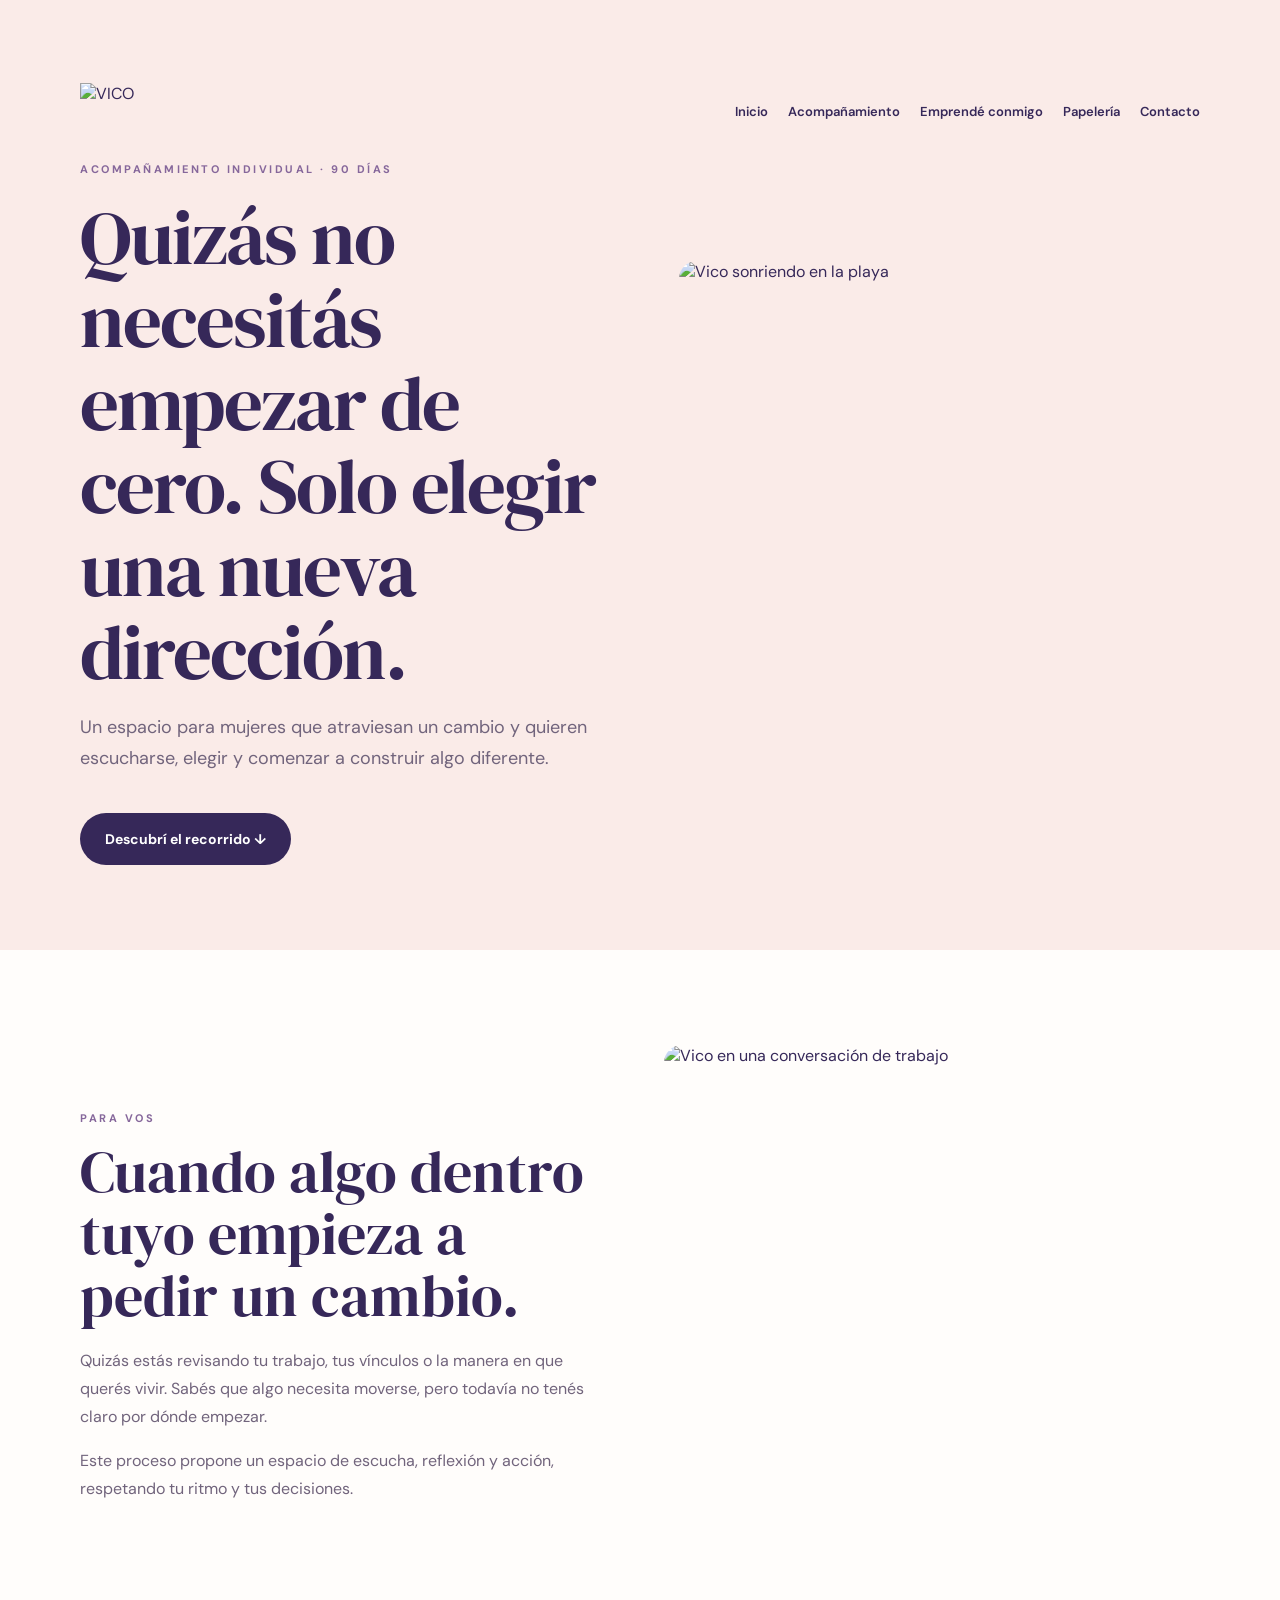
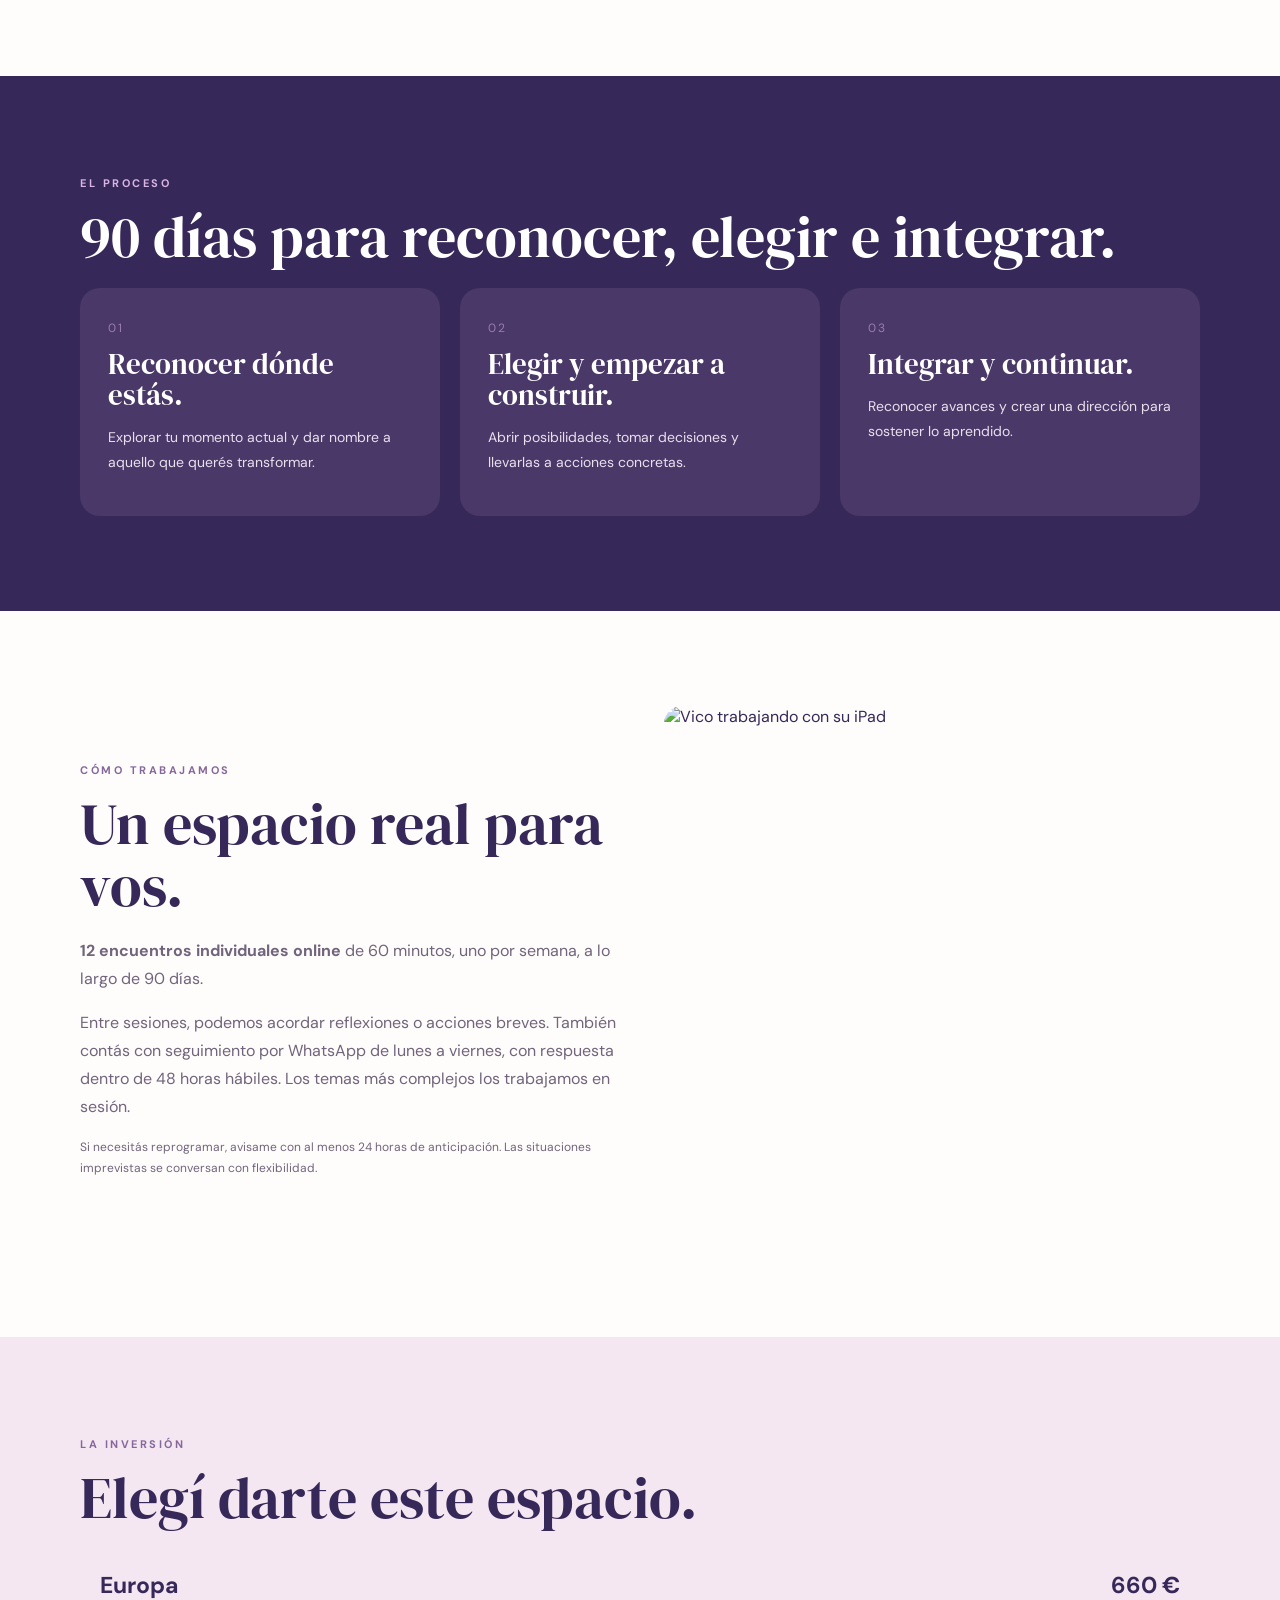
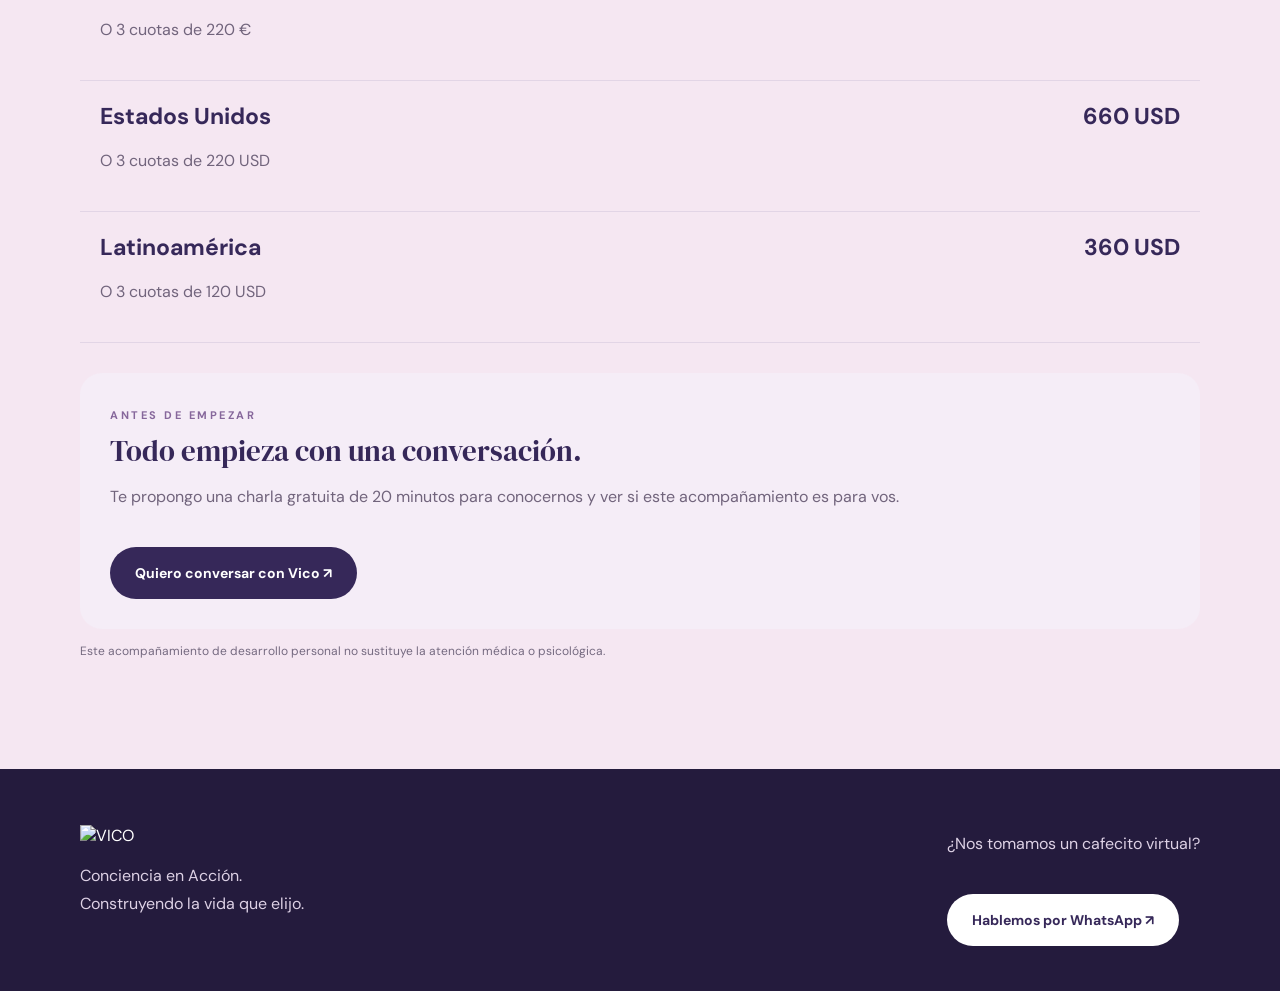
==== acompanamiento.html @ 18afd37e "Add files via upload" ====
<!doctype html><html lang="es"><head><meta charset="utf-8"><meta name="viewport" content="width=device-width, initial-scale=1"><meta name="theme-color" content="#FAEBE8"><meta name="description" content="Soy Vico. Conciencia en Acción: proyectos de bienestar, acompañamiento, emprendimiento y papelería con sentido."><title>Acompañamiento 90 días · VICO</title><link rel="stylesheet" href="styles.css"></head><body><div class="hero-small"><header class="shell nav"><a class="brand" href="index.html"><img src="assets/logo.png" alt="VICO"></a><button class="menu" type="button" aria-label="Abrir menú" aria-expanded="false" onclick="let l=document.querySelector('.links');l.classList.toggle('open');this.setAttribute('aria-expanded',l.classList.contains('open'))">Menú ☰</button><nav class="links" aria-label="Navegación principal"><a href="index.html">Inicio</a><a href="acompanamiento.html">Acompañamiento</a><a href="emprende.html">Emprendé conmigo</a><a href="papeleria.html">Papelería</a><a href="index.html#contacto">Contacto</a></nav></header><div class="shell grid2"><div><span class="eyebrow">Acompañamiento individual · 90 días</span><h1>Quizás no necesitás empezar de cero. Solo elegir una nueva dirección.</h1><p class="lead">Un espacio para mujeres que atraviesan un cambio y quieren escucharse, elegir y comenzar a construir algo diferente.</p><a class="btn" href="#recorrido">Descubrí el recorrido ↓</a></div><img class="photo" src="assets/playa.jpg" alt="Vico sonriendo en la playa"></div></div><section class="pad"><div class="shell grid2"><div><span class="eyebrow">Para vos</span><h2>Cuando algo dentro tuyo empieza a pedir un cambio.</h2><p>Quizás estás revisando tu trabajo, tus vínculos o la manera en que querés vivir. Sabés que algo necesita moverse, pero todavía no tenés claro por dónde empezar.</p><p>Este proceso propone un espacio de escucha, reflexión y acción, respetando tu ritmo y tus decisiones.</p></div><img class="photo split-photo" src="assets/sesion.jpg" alt="Vico en una conversación de trabajo"></div></section><section class="pad dark" id="recorrido"><div class="shell"><span class="eyebrow">El proceso</span><h2>90 días para reconocer, elegir e integrar.</h2><div class="cards"><div class="card"><span class="num">01</span><h3>Reconocer dónde estás.</h3><p>Explorar tu momento actual y dar nombre a aquello que querés transformar.</p></div><div class="card"><span class="num">02</span><h3>Elegir y empezar a construir.</h3><p>Abrir posibilidades, tomar decisiones y llevarlas a acciones concretas.</p></div><div class="card"><span class="num">03</span><h3>Integrar y continuar.</h3><p>Reconocer avances y crear una dirección para sostener lo aprendido.</p></div></div></div></section><section class="pad"><div class="shell grid2"><div><span class="eyebrow">Cómo trabajamos</span><h2>Un espacio real para vos.</h2><p><strong>12 encuentros individuales online</strong> de 60 minutos, uno por semana, a lo largo de 90 días.</p><p>Entre sesiones, podemos acordar reflexiones o acciones breves. También contás con seguimiento por WhatsApp de lunes a viernes, con respuesta dentro de 48 horas hábiles. Los temas más complejos los trabajamos en sesión.</p><p class="mini">Si necesitás reprogramar, avisame con al menos 24 horas de anticipación. Las situaciones imprevistas se conversan con flexibilidad.</p></div><img class="photo split-photo" src="assets/escritorio.jpg" alt="Vico trabajando con su iPad"></div></section><section class="pad band"><div class="shell"><span class="eyebrow">La inversión</span><h2>Elegí darte este espacio.</h2><div class="price"><div><strong>Europa</strong><p>O 3 cuotas de 220 €</p></div><strong>660 €</strong></div><div class="price"><div><strong>Estados Unidos</strong><p>O 3 cuotas de 220 USD</p></div><strong>660 USD</strong></div><div class="price"><div><strong>Latinoamérica</strong><p>O 3 cuotas de 120 USD</p></div><strong>360 USD</strong></div><div class="callout" style="margin-top:30px"><span class="eyebrow">Antes de empezar</span><h3>Todo empieza con una conversación.</h3><p>Te propongo una charla gratuita de 20 minutos para conocernos y ver si este acompañamiento es para vos.</p><a class="btn" href="https://wa.me/34682729639?text=Hola%20Vico%2C%20me%20gustar%C3%ADa%20tener%20la%20charla%20gratuita%20sobre%20el%20acompa%C3%B1amiento%20de%2090%20d%C3%ADas." target="_blank" rel="noopener">Quiero conversar con Vico ↗</a></div><p class="notice">Este acompañamiento de desarrollo personal no sustituye la atención médica o psicológica.</p></div></section><footer class="footer" id="contacto"><div class="shell footer-grid"><div><img src="assets/logo_light.png" alt="VICO"><p>Conciencia en Acción.<br>Construyendo la vida que elijo.</p></div><div><p>¿Nos tomamos un cafecito virtual?</p><a class="btn alt" href="https://wa.me/34682729639?text=Hola%20Vico%2C%20llegu%C3%A9%20desde%20tu%20web%20y%20me%20gustar%C3%ADa%20conversar." target="_blank" rel="noopener">Hablemos por WhatsApp ↗</a></div></div></footer></body></html>
---- styles.css ----
@import url('https://fonts.googleapis.com/css2?family=DM+Sans:wght@400;500;600;700&family=DM+Serif+Display:ital@0;1&display=swap');:root{--ink:#362859;--blush:#FAEBE8;--lilac:#8968AA;--muted:#71647c;--paper:#fffdfb}*{box-sizing:border-box}html{scroll-behavior:smooth}body{margin:0;color:var(--ink);background:var(--paper);font-family:'DM Sans',sans-serif}a{text-decoration:none;color:inherit}img{display:block;max-width:100%}.shell{width:min(1120px,calc(100% - 40px));margin:auto}.nav{display:flex;align-items:center;justify-content:space-between;gap:16px;padding:18px 0}.brand img{width:118px;height:56px;object-fit:contain;object-position:left}.links{display:flex;gap:20px;align-items:center;font-size:13px;font-weight:600}.links a:hover{color:var(--lilac)}.menu{display:none;border:1px solid #c9b7d5;background:transparent;border-radius:12px;padding:9px 12px;color:var(--ink)}.hero{background:var(--blush);padding-bottom:60px}.hero-grid{display:grid;grid-template-columns:1.05fr .95fr;gap:7%;align-items:center;padding-top:48px}.eyebrow{font-size:11px;letter-spacing:2.5px;text-transform:uppercase;font-weight:700;color:#86679b}h1,h2,h3,.quote{font-family:'DM Serif Display',Georgia,serif;font-weight:400;line-height:1.08}h1{font-size:clamp(48px,6vw,86px);letter-spacing:-2px;margin:18px 0}h2{font-size:clamp(35px,4.5vw,60px);margin:14px 0 20px}h3{font-size:29px;margin:12px 0}p{line-height:1.75;color:var(--muted);font-size:16px}.lead{font-size:18px;max-width:580px}.hero-photo{border-radius:190px 190px 18px 18px;aspect-ratio:4/5;object-fit:cover;object-position:center}.photo{width:100%;object-fit:cover;border-radius:18px}.btn{display:inline-flex;align-items:center;justify-content:center;gap:12px;border-radius:100px;background:var(--ink);color:white;font-weight:700;padding:17px 25px;font-size:14px;margin-top:20px;transition:transform .2s}.btn:hover{transform:translateY(-2px)}.btn.alt{background:white;color:var(--ink)}.btn.outline{background:transparent;color:var(--ink);border:1px solid var(--ink)}section.pad{padding:95px 0}.grid2{display:grid;grid-template-columns:1fr 1fr;gap:48px;align-items:center}.cards{display:grid;grid-template-columns:repeat(3,1fr);gap:20px}.card{padding:28px;border-radius:20px;background:#f7f0f8}.card p{font-size:14px}.card .num{font-size:12px;letter-spacing:2px;color:#9b7bae}.dark{background:var(--ink);color:white}.dark p{color:#e2d9e8}.dark .eyebrow{color:#d8b5e4}.dark .card{background:#4a3968}.dark .card p{color:#e9dfed}.split-photo{aspect-ratio:4/4;object-fit:cover}.quote{font-size:clamp(30px,4vw,56px)}.footer{background:#241b3d;color:white;padding:45px 0}.footer p{color:#ddd1e5}.footer a{color:white}.footer-grid{display:flex;justify-content:space-between;gap:20px;align-items:center}.footer img{width:115px}.tag{display:inline-block;border:1px solid #d7c8df;border-radius:99px;padding:8px 13px;font-size:12px;margin:5px 5px 0 0}.mini{font-size:12px}.products{display:grid;grid-template-columns:repeat(3,1fr);gap:16px}.product{background:#f6edf5;padding:12px;border-radius:18px}.product img{width:100%;height:230px;object-fit:cover;border-radius:12px}.product h3{font-size:24px;margin:16px 6px}.product p{margin:0 6px 10px;font-size:13px}.steps{display:grid;grid-template-columns:repeat(3,1fr);gap:18px}.step{border-top:1px solid #c8b6d3;padding:20px 0}.price{padding:20px;border-bottom:1px solid #e2d5e6;display:flex;justify-content:space-between;gap:12px}.price strong{font-size:23px}.notice{font-size:12px;color:#756a80}.band{background:#f5e7f2}.hero-small{padding:65px 0 85px;background:var(--blush)}.hero-small .grid2{gap:7%}.hero-small .photo{max-height:500px;aspect-ratio:4/4}.callout{border-radius:22px;padding:30px;background:#f5edf7}.faq details{border-bottom:1px solid #dfd4e4;padding:18px 0}.faq summary{cursor:pointer;font-weight:700}.faq p{margin-bottom:0}@media(max-width:760px){.shell{width:min(100% - 32px,580px)}.menu{display:block}.links{display:none;position:absolute;top:76px;left:16px;right:16px;background:white;z-index:10;padding:20px;border-radius:16px;box-shadow:0 15px 40px #36285922;flex-direction:column;align-items:start}.links.open{display:flex}.hero-grid,.grid2{grid-template-columns:1fr;gap:25px}.hero-grid{padding-top:24px}.hero-photo{max-height:440px;object-position:center 35%;border-radius:140px 140px 16px 16px}.hero-grid .visual{order:-1}.hero{padding-bottom:45px}h1{font-size:clamp(45px,12vw,64px);letter-spacing:-1px}section.pad{padding:62px 0}.cards,.products,.steps{grid-template-columns:1fr}.products{grid-template-columns:repeat(2,1fr)}.product img{height:185px}.product h3{font-size:21px}.footer-grid{display:block}.hero-small{padding:35px 0 55px}.hero-small .photo{max-height:360px}.price strong{font-size:19px}}
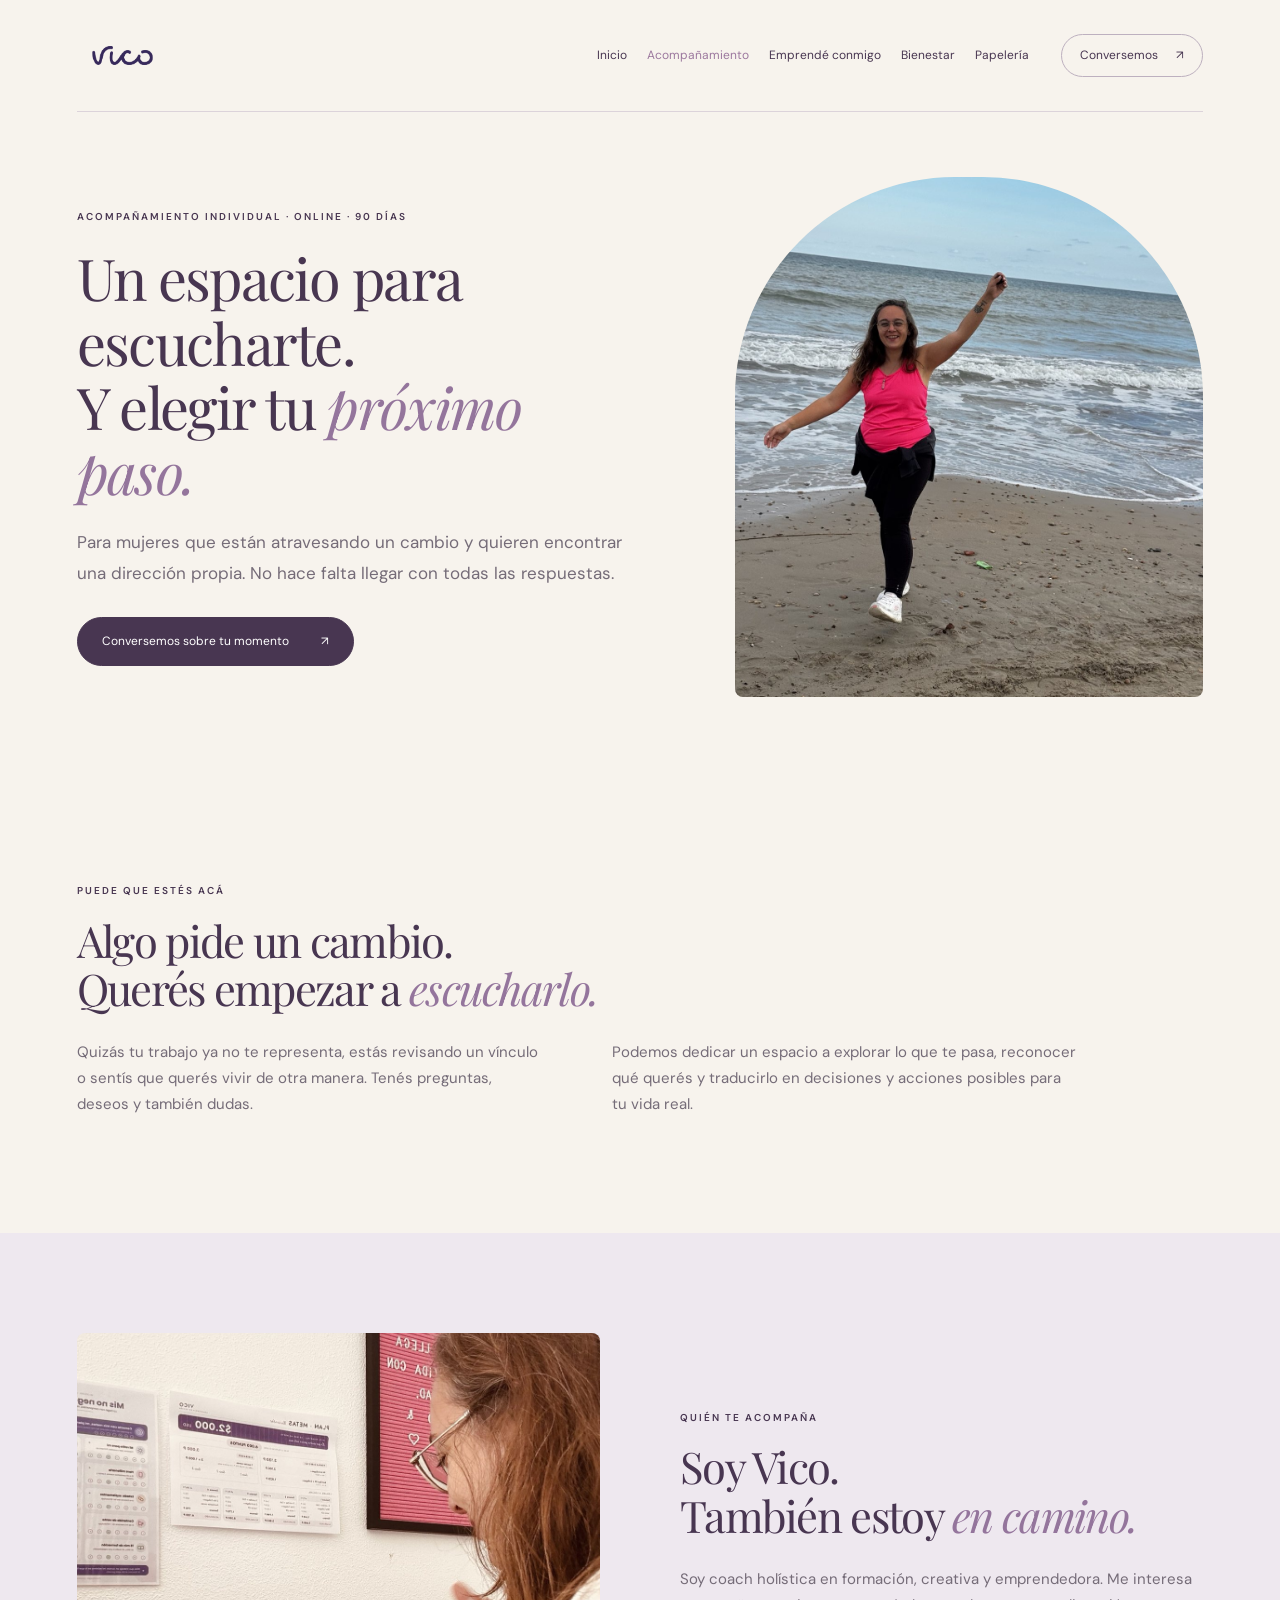
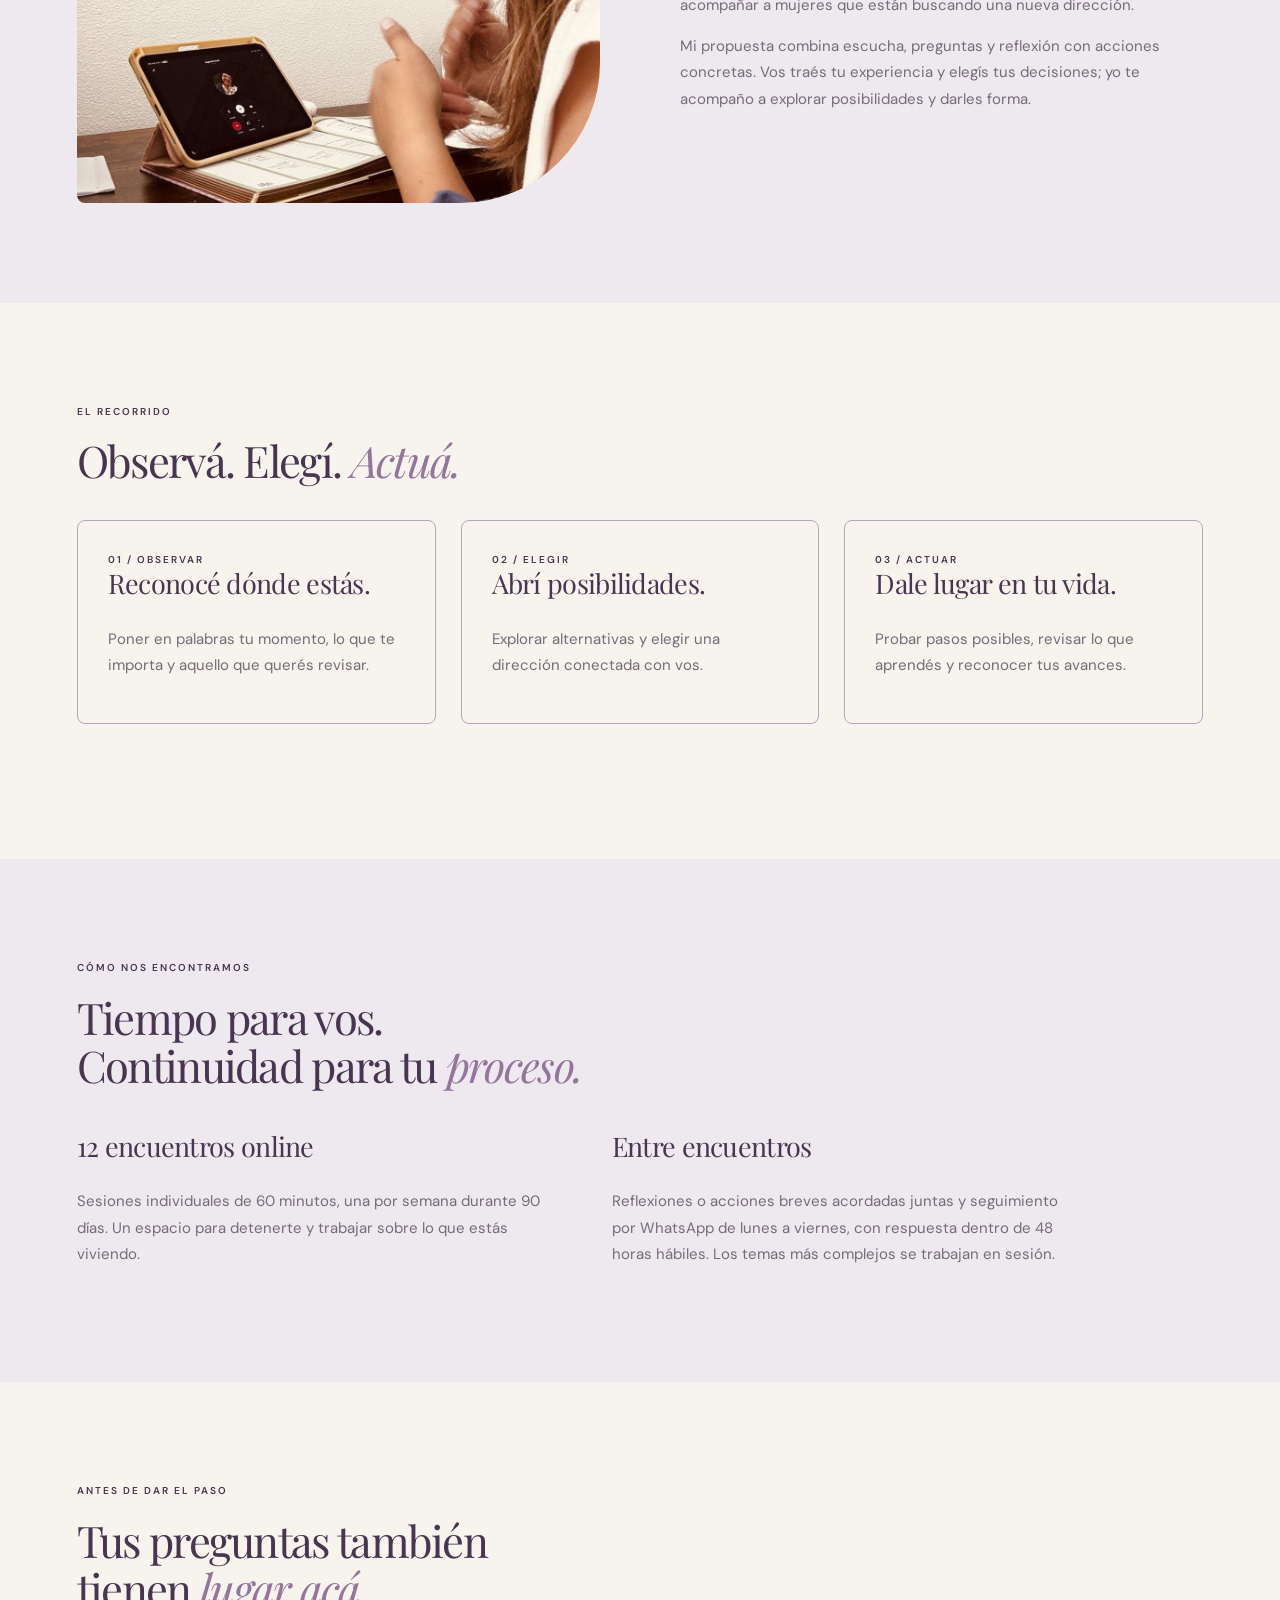
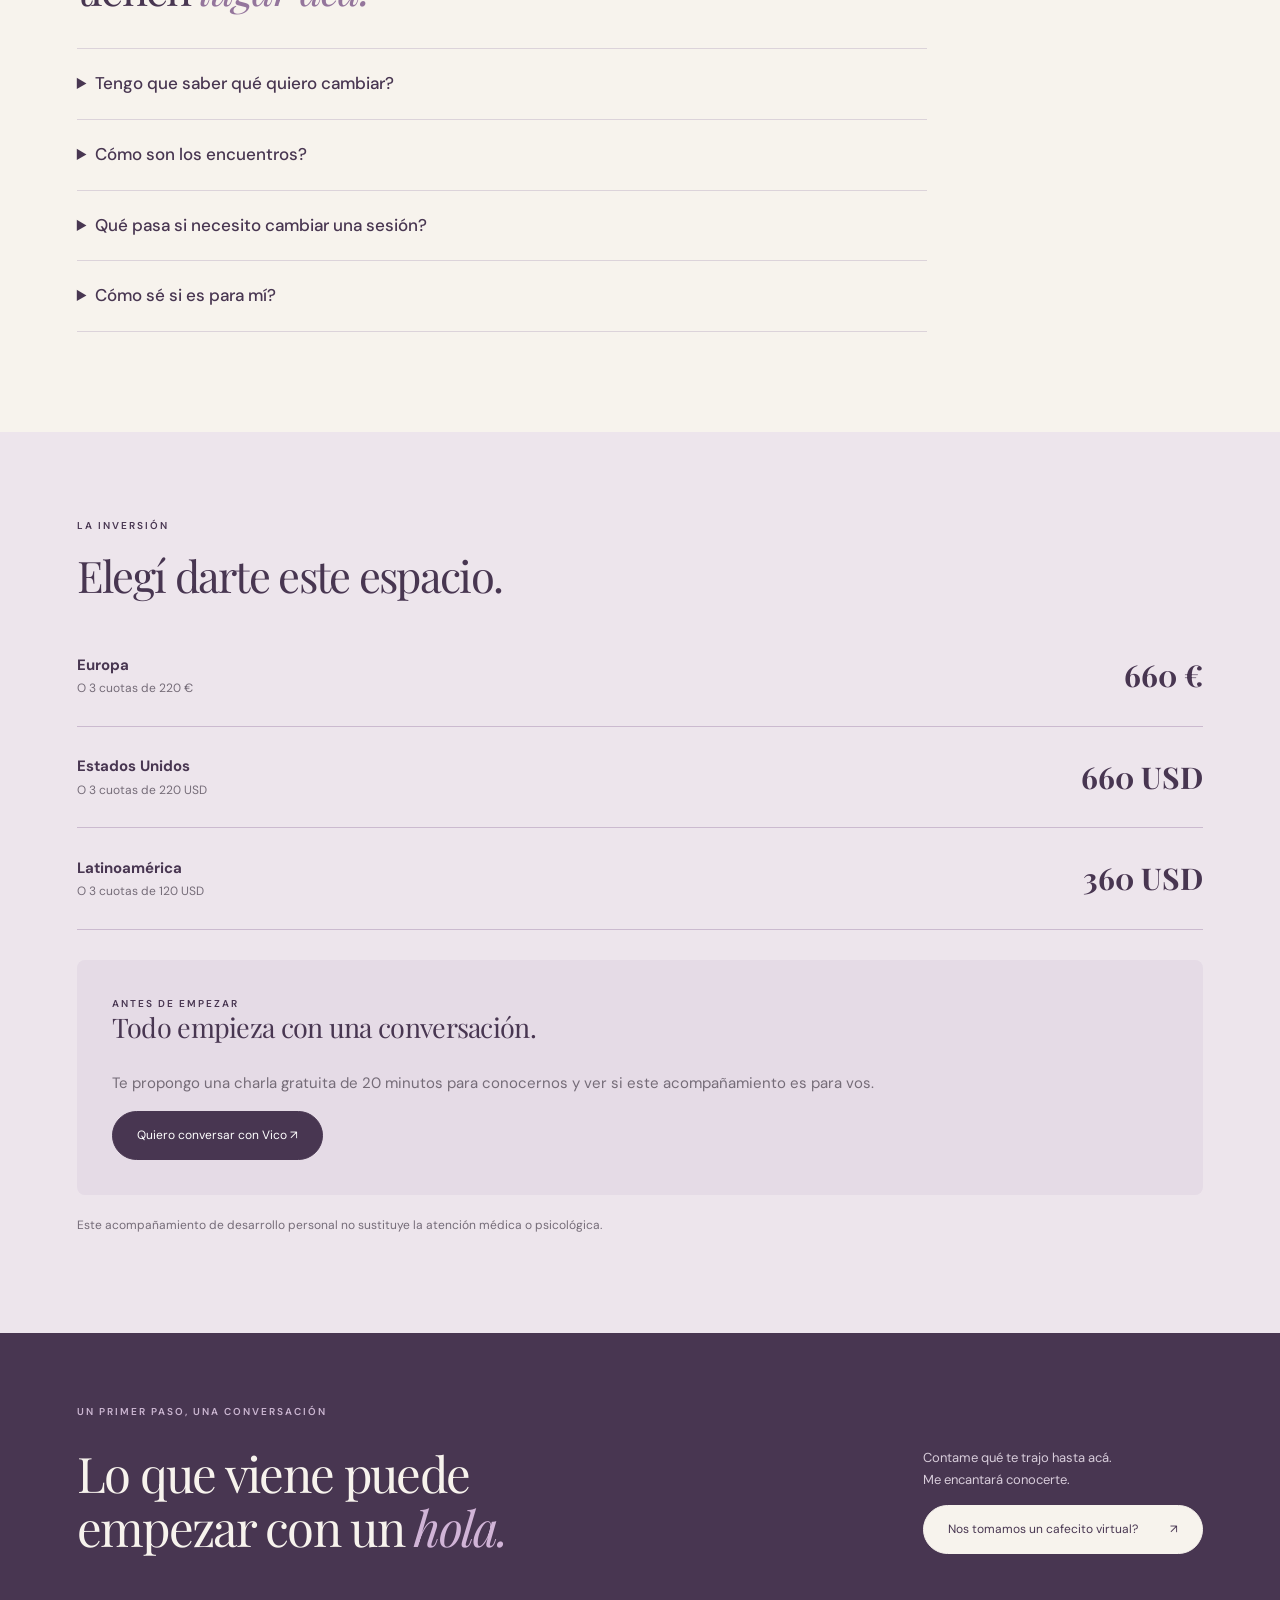
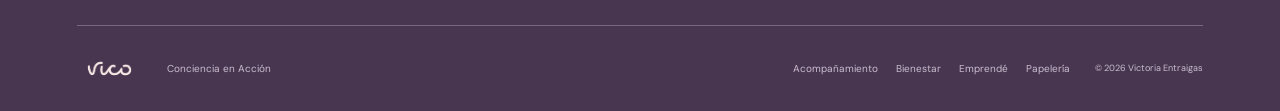
==== commit ba1321c0: "Add files via upload" ====
--- a/acompanamiento.html
+++ b/acompanamiento.html
@@ -1 +1 @@
-<!doctype html><html lang="es"><head><meta charset="utf-8"><meta name="viewport" content="width=device-width, initial-scale=1"><meta name="theme-color" content="#FAEBE8"><meta name="description" content="Soy Vico. Conciencia en Acción: proyectos de bienestar, acompañamiento, emprendimiento y papelería con sentido."><title>Acompañamiento 90 días · VICO</title><link rel="stylesheet" href="styles.css"></head><body><div class="hero-small"><header class="shell nav"><a class="brand" href="index.html"><img src="assets/logo.png" alt="VICO"></a><button class="menu" type="button" aria-label="Abrir menú" aria-expanded="false" onclick="let l=document.querySelector('.links');l.classList.toggle('open');this.setAttribute('aria-expanded',l.classList.contains('open'))">Menú ☰</button><nav class="links" aria-label="Navegación principal"><a href="index.html">Inicio</a><a href="acompanamiento.html">Acompañamiento</a><a href="emprende.html">Emprendé conmigo</a><a href="papeleria.html">Papelería</a><a href="index.html#contacto">Contacto</a></nav></header><div class="shell grid2"><div><span class="eyebrow">Acompañamiento individual · 90 días</span><h1>Quizás no necesitás empezar de cero. Solo elegir una nueva dirección.</h1><p class="lead">Un espacio para mujeres que atraviesan un cambio y quieren escucharse, elegir y comenzar a construir algo diferente.</p><a class="btn" href="#recorrido">Descubrí el recorrido ↓</a></div><img class="photo" src="assets/playa.jpg" alt="Vico sonriendo en la playa"></div></div><section class="pad"><div class="shell grid2"><div><span class="eyebrow">Para vos</span><h2>Cuando algo dentro tuyo empieza a pedir un cambio.</h2><p>Quizás estás revisando tu trabajo, tus vínculos o la manera en que querés vivir. Sabés que algo necesita moverse, pero todavía no tenés claro por dónde empezar.</p><p>Este proceso propone un espacio de escucha, reflexión y acción, respetando tu ritmo y tus decisiones.</p></div><img class="photo split-photo" src="assets/sesion.jpg" alt="Vico en una conversación de trabajo"></div></section><section class="pad dark" id="recorrido"><div class="shell"><span class="eyebrow">El proceso</span><h2>90 días para reconocer, elegir e integrar.</h2><div class="cards"><div class="card"><span class="num">01</span><h3>Reconocer dónde estás.</h3><p>Explorar tu momento actual y dar nombre a aquello que querés transformar.</p></div><div class="card"><span class="num">02</span><h3>Elegir y empezar a construir.</h3><p>Abrir posibilidades, tomar decisiones y llevarlas a acciones concretas.</p></div><div class="card"><span class="num">03</span><h3>Integrar y continuar.</h3><p>Reconocer avances y crear una dirección para sostener lo aprendido.</p></div></div></div></section><section class="pad"><div class="shell grid2"><div><span class="eyebrow">Cómo trabajamos</span><h2>Un espacio real para vos.</h2><p><strong>12 encuentros individuales online</strong> de 60 minutos, uno por semana, a lo largo de 90 días.</p><p>Entre sesiones, podemos acordar reflexiones o acciones breves. También contás con seguimiento por WhatsApp de lunes a viernes, con respuesta dentro de 48 horas hábiles. Los temas más complejos los trabajamos en sesión.</p><p class="mini">Si necesitás reprogramar, avisame con al menos 24 horas de anticipación. Las situaciones imprevistas se conversan con flexibilidad.</p></div><img class="photo split-photo" src="assets/escritorio.jpg" alt="Vico trabajando con su iPad"></div></section><section class="pad band"><div class="shell"><span class="eyebrow">La inversión</span><h2>Elegí darte este espacio.</h2><div class="price"><div><strong>Europa</strong><p>O 3 cuotas de 220 €</p></div><strong>660 €</strong></div><div class="price"><div><strong>Estados Unidos</strong><p>O 3 cuotas de 220 USD</p></div><strong>660 USD</strong></div><div class="price"><div><strong>Latinoamérica</strong><p>O 3 cuotas de 120 USD</p></div><strong>360 USD</strong></div><div class="callout" style="margin-top:30px"><span class="eyebrow">Antes de empezar</span><h3>Todo empieza con una conversación.</h3><p>Te propongo una charla gratuita de 20 minutos para conocernos y ver si este acompañamiento es para vos.</p><a class="btn" href="https://wa.me/34682729639?text=Hola%20Vico%2C%20me%20gustar%C3%ADa%20tener%20la%20charla%20gratuita%20sobre%20el%20acompa%C3%B1amiento%20de%2090%20d%C3%ADas." target="_blank" rel="noopener">Quiero conversar con Vico ↗</a></div><p class="notice">Este acompañamiento de desarrollo personal no sustituye la atención médica o psicológica.</p></div></section><footer class="footer" id="contacto"><div class="shell footer-grid"><div><img src="assets/logo_light.png" alt="VICO"><p>Conciencia en Acción.<br>Construyendo la vida que elijo.</p></div><div><p>¿Nos tomamos un cafecito virtual?</p><a class="btn alt" href="https://wa.me/34682729639?text=Hola%20Vico%2C%20llegu%C3%A9%20desde%20tu%20web%20y%20me%20gustar%C3%ADa%20conversar." target="_blank" rel="noopener">Hablemos por WhatsApp ↗</a></div></div></footer></body></html>+<!doctype html><html lang="es"><head><meta charset="utf-8"><meta name="viewport" content="width=device-width, initial-scale=1"><meta name="theme-color" content="#f7f3ed"><meta name="description" content="VICO, Conciencia en Acción. Acompañamiento, emprendimiento y papelería con sentido por Victoria Entraigas."><title>Acompañamiento de 90 días · VICO</title><link rel="stylesheet" href="styles.css"><script src="app.js" defer></script></head><body><a class="skip" href="#main">Saltar al contenido</a><header class="nav wrap"><a class="brand" href="index.html"><img src="assets/logo.png" alt="VICO · Inicio"></a><nav id="navigation" aria-label="Principal"><a href="index.html">Inicio</a><a href="acompanamiento.html">Acompañamiento</a><a href="emprende.html">Emprendé conmigo</a><a href="bienestar.html">Bienestar</a><a href="papeleria.html">Papelería</a></nav><a class="nav-contact" href="#contacto">Conversemos <span>↗</span></a><button class="menu" aria-label="Abrir menú" aria-controls="navigation" aria-expanded="false">☰</button></header><main id="main"><section class="inner-hero wrap"><div><span class="eyebrow">Acompañamiento individual · online · 90 días</span><h1>Un espacio para escucharte.<br>Y elegir tu <em>próximo paso.</em></h1><p class="lead">Para mujeres que están atravesando un cambio y quieren encontrar una dirección propia. No hace falta llegar con todas las respuestas.</p><a class="btn" target="_blank" rel="noopener" href="https://wa.me/34682729639?text=Hola%20Vico%2C%20me%20gustar%C3%ADa%20tener%20la%20charla%20gratuita%20sobre%20el%20acompa%C3%B1amiento%20de%2090%20d%C3%ADas.">Conversemos sobre tu momento <span>↗</span></a></div><img src="assets/playa.jpg" alt="Vico en un momento de su vida cotidiana" fetchpriority="high"></section><section class="section "><div class="wrap"><span class="eyebrow">Puede que estés acá</span><h2>Algo pide un cambio.<br>Querés empezar a <em>escucharlo.</em></h2><div class="editorial-grid"><p>Quizás tu trabajo ya no te representa, estás revisando un vínculo o sentís que querés vivir de otra manera. Tenés preguntas, deseos y también dudas.</p><p>Podemos dedicar un espacio a explorar lo que te pasa, reconocer qué querés y traducirlo en decisiones y acciones posibles para tu vida real.</p></div></div></section><section class="section projects"><div class="wrap grid2"><img class="editorial-photo" src="assets/sesion.jpg" alt="Vico en una conversación" loading="lazy"><div><span class="eyebrow">Quién te acompaña</span><h2>Soy Vico.<br>También estoy <em>en camino.</em></h2><p>Soy coach holística en formación, creativa y emprendedora. Me interesa acompañar a mujeres que están buscando una nueva dirección.</p><p>Mi propuesta combina escucha, preguntas y reflexión con acciones concretas. Vos traés tu experiencia y elegís tus decisiones; yo te acompaño a explorar posibilidades y darles forma.</p></div></div></section><section class="section "><div class="wrap"><span class="eyebrow">El recorrido</span><h2>Observá. Elegí. <em>Actuá.</em></h2><div class="steps"><div class="step"><span class="eyebrow">01 / Observar</span><h3>Reconocé dónde estás.</h3><p>Poner en palabras tu momento, lo que te importa y aquello que querés revisar.</p></div><div class="step"><span class="eyebrow">02 / Elegir</span><h3>Abrí posibilidades.</h3><p>Explorar alternativas y elegir una dirección conectada con vos.</p></div><div class="step"><span class="eyebrow">03 / Actuar</span><h3>Dale lugar en tu vida.</h3><p>Probar pasos posibles, revisar lo que aprendés y reconocer tus avances.</p></div></div></div></section><section class="section projects"><div class="wrap"><span class="eyebrow">Cómo nos encontramos</span><h2>Tiempo para vos.<br>Continuidad para tu <em>proceso.</em></h2><div class="editorial-grid"><div><h3>12 encuentros online</h3><p>Sesiones individuales de 60 minutos, una por semana durante 90 días. Un espacio para detenerte y trabajar sobre lo que estás viviendo.</p></div><div><h3>Entre encuentros</h3><p>Reflexiones o acciones breves acordadas juntas y seguimiento por WhatsApp de lunes a viernes, con respuesta dentro de 48 horas hábiles. Los temas más complejos se trabajan en sesión.</p></div></div></div></section><section class="section "><div class="wrap"><span class="eyebrow">Antes de dar el paso</span><h2>Tus preguntas también<br>tienen <em>lugar acá.</em></h2><div class="faqs"><details><summary>Tengo que saber qué quiero cambiar?</summary><p>No necesitás una respuesta cerrada. En la conversación inicial podemos explorar qué te está trayendo hasta acá y si este espacio encaja con lo que buscás.</p></details><details><summary>Cómo son los encuentros?</summary><p>Son individuales y online. Conversamos sobre tu momento, exploramos posibilidades y acordamos pasos que tengan sentido para vos.</p></details><details><summary>Qué pasa si necesito cambiar una sesión?</summary><p>Avisame con al menos 24 horas de anticipación para reprogramar. Las situaciones imprevistas las conversamos con flexibilidad.</p></details><details><summary>Cómo sé si es para mí?</summary><p>Empezamos con una charla gratuita de 20 minutos para conocernos y conversar sobre el proceso, sin compromiso de contratarlo.</p></details></div></div></section><section class="pad band"><div class="wrap"><span class="eyebrow">La inversión</span><h2>Elegí darte este espacio.</h2><div class="price"><div><strong>Europa</strong><p>O 3 cuotas de 220 €</p></div><strong>660 €</strong></div><div class="price"><div><strong>Estados Unidos</strong><p>O 3 cuotas de 220 USD</p></div><strong>660 USD</strong></div><div class="price"><div><strong>Latinoamérica</strong><p>O 3 cuotas de 120 USD</p></div><strong>360 USD</strong></div><div class="callout" style="margin-top:30px"><span class="eyebrow">Antes de empezar</span><h3>Todo empieza con una conversación.</h3><p>Te propongo una charla gratuita de 20 minutos para conocernos y ver si este acompañamiento es para vos.</p><a class="btn" href="https://wa.me/34682729639?text=Hola%20Vico%2C%20me%20gustar%C3%ADa%20tener%20la%20charla%20gratuita%20sobre%20el%20acompa%C3%B1amiento%20de%2090%20d%C3%ADas." target="_blank" rel="noopener">Quiero conversar con Vico ↗</a></div><p class="notice">Este acompañamiento de desarrollo personal no sustituye la atención médica o psicológica.</p></div></section></main><footer id="contacto"><div class="wrap"><span class="eyebrow">Un primer paso, una conversación</span><div class="footer-top"><h2>Lo que viene puede<br>empezar con un <em>hola.</em></h2><div><p>Contame qué te trajo hasta acá.<br>Me encantará conocerte.</p><a class="btn" target="_blank" rel="noopener" href="https://wa.me/34682729639?text=Hola%20Vico%2C%20llegu%C3%A9%20desde%20tu%20web%20y%20me%20gustar%C3%ADa%20conversar.">Nos tomamos un cafecito virtual? <span>↗</span></a></div></div><div class="footer-bottom"><img src="assets/logo_light.png" alt="VICO"><span>Conciencia en Acción</span><div class="footer-links"><a href="acompanamiento.html">Acompañamiento</a><a href="bienestar.html">Bienestar</a><a href="emprende.html">Emprendé</a><a href="papeleria.html">Papelería</a></div><small>© 2026 Victoria Entraigas</small></div></div></footer></body></html>
--- a/styles.css
+++ b/styles.css
@@ -1 +1,7 @@
-@import url('https://fonts.googleapis.com/css2?family=DM+Sans:wght@400;500;600;700&family=DM+Serif+Display:ital@0;1&display=swap');:root{--ink:#362859;--blush:#FAEBE8;--lilac:#8968AA;--muted:#71647c;--paper:#fffdfb}*{box-sizing:border-box}html{scroll-behavior:smooth}body{margin:0;color:var(--ink);background:var(--paper);font-family:'DM Sans',sans-serif}a{text-decoration:none;color:inherit}img{display:block;max-width:100%}.shell{width:min(1120px,calc(100% - 40px));margin:auto}.nav{display:flex;align-items:center;justify-content:space-between;gap:16px;padding:18px 0}.brand img{width:118px;height:56px;object-fit:contain;object-position:left}.links{display:flex;gap:20px;align-items:center;font-size:13px;font-weight:600}.links a:hover{color:var(--lilac)}.menu{display:none;border:1px solid #c9b7d5;background:transparent;border-radius:12px;padding:9px 12px;color:var(--ink)}.hero{background:var(--blush);padding-bottom:60px}.hero-grid{display:grid;grid-template-columns:1.05fr .95fr;gap:7%;align-items:center;padding-top:48px}.eyebrow{font-size:11px;letter-spacing:2.5px;text-transform:uppercase;font-weight:700;color:#86679b}h1,h2,h3,.quote{font-family:'DM Serif Display',Georgia,serif;font-weight:400;line-height:1.08}h1{font-size:clamp(48px,6vw,86px);letter-spacing:-2px;margin:18px 0}h2{font-size:clamp(35px,4.5vw,60px);margin:14px 0 20px}h3{font-size:29px;margin:12px 0}p{line-height:1.75;color:var(--muted);font-size:16px}.lead{font-size:18px;max-width:580px}.hero-photo{border-radius:190px 190px 18px 18px;aspect-ratio:4/5;object-fit:cover;object-position:center}.photo{width:100%;object-fit:cover;border-radius:18px}.btn{display:inline-flex;align-items:center;justify-content:center;gap:12px;border-radius:100px;background:var(--ink);color:white;font-weight:700;padding:17px 25px;font-size:14px;margin-top:20px;transition:transform .2s}.btn:hover{transform:translateY(-2px)}.btn.alt{background:white;color:var(--ink)}.btn.outline{background:transparent;color:var(--ink);border:1px solid var(--ink)}section.pad{padding:95px 0}.grid2{display:grid;grid-template-columns:1fr 1fr;gap:48px;align-items:center}.cards{display:grid;grid-template-columns:repeat(3,1fr);gap:20px}.card{padding:28px;border-radius:20px;background:#f7f0f8}.card p{font-size:14px}.card .num{font-size:12px;letter-spacing:2px;color:#9b7bae}.dark{background:var(--ink);color:white}.dark p{color:#e2d9e8}.dark .eyebrow{color:#d8b5e4}.dark .card{background:#4a3968}.dark .card p{color:#e9dfed}.split-photo{aspect-ratio:4/4;object-fit:cover}.quote{font-size:clamp(30px,4vw,56px)}.footer{background:#241b3d;color:white;padding:45px 0}.footer p{color:#ddd1e5}.footer a{color:white}.footer-grid{display:flex;justify-content:space-between;gap:20px;align-items:center}.footer img{width:115px}.tag{display:inline-block;border:1px solid #d7c8df;border-radius:99px;padding:8px 13px;font-size:12px;margin:5px 5px 0 0}.mini{font-size:12px}.products{display:grid;grid-template-columns:repeat(3,1fr);gap:16px}.product{background:#f6edf5;padding:12px;border-radius:18px}.product img{width:100%;height:230px;object-fit:cover;border-radius:12px}.product h3{font-size:24px;margin:16px 6px}.product p{margin:0 6px 10px;font-size:13px}.steps{display:grid;grid-template-columns:repeat(3,1fr);gap:18px}.step{border-top:1px solid #c8b6d3;padding:20px 0}.price{padding:20px;border-bottom:1px solid #e2d5e6;display:flex;justify-content:space-between;gap:12px}.price strong{font-size:23px}.notice{font-size:12px;color:#756a80}.band{background:#f5e7f2}.hero-small{padding:65px 0 85px;background:var(--blush)}.hero-small .grid2{gap:7%}.hero-small .photo{max-height:500px;aspect-ratio:4/4}.callout{border-radius:22px;padding:30px;background:#f5edf7}.faq details{border-bottom:1px solid #dfd4e4;padding:18px 0}.faq summary{cursor:pointer;font-weight:700}.faq p{margin-bottom:0}@media(max-width:760px){.shell{width:min(100% - 32px,580px)}.menu{display:block}.links{display:none;position:absolute;top:76px;left:16px;right:16px;background:white;z-index:10;padding:20px;border-radius:16px;box-shadow:0 15px 40px #36285922;flex-direction:column;align-items:start}.links.open{display:flex}.hero-grid,.grid2{grid-template-columns:1fr;gap:25px}.hero-grid{padding-top:24px}.hero-photo{max-height:440px;object-position:center 35%;border-radius:140px 140px 16px 16px}.hero-grid .visual{order:-1}.hero{padding-bottom:45px}h1{font-size:clamp(45px,12vw,64px);letter-spacing:-1px}section.pad{padding:62px 0}.cards,.products,.steps{grid-template-columns:1fr}.products{grid-template-columns:repeat(2,1fr)}.product img{height:185px}.product h3{font-size:21px}.footer-grid{display:block}.hero-small{padding:35px 0 55px}.hero-small .photo{max-height:360px}.price strong{font-size:19px}}+@import url('https://fonts.googleapis.com/css2?family=DM+Sans:wght@400;500;600;700&family=Playfair+Display:ital,wght@0,400;0,500;0,600;1,400;1,500&display=swap');
+:root{--paper:#f7f3ed;--purple:#483651;--muted:#756c78;--pink:#e8d2ce;--line:#dcd3da;--lilac:#e6deeb}*{box-sizing:border-box}html{scroll-behavior:smooth;scroll-padding-top:30px}body{margin:0;background:var(--paper);color:var(--purple);font-family:'DM Sans',sans-serif;font-size:15px;line-height:1.75}a{color:inherit;text-decoration:none}img{display:block;width:100%;object-fit:cover}button{font:inherit}h1,h2,h3,p{margin-top:0}h1,h2,h3{font-family:'Playfair Display',Georgia,serif;font-weight:400;line-height:1.12;letter-spacing:-1.7px}h1{font-size:clamp(50px,5.2vw,80px);margin:20px 0 24px}h2{font-size:clamp(36px,3.4vw,51px);margin:16px 0 26px}h3{font-size:27px;letter-spacing:-.7px}em{font-weight:400;color:#94759c}p{color:var(--muted);max-width:590px}.wrap{width:min(1200px,88%);margin:auto}.nav{height:112px;display:flex;align-items:center;gap:32px;border-bottom:1px solid var(--line)}.brand{margin-right:auto}.brand img{width:91px;max-height:66px;object-fit:contain}.nav nav{display:flex;gap:29px;font-size:12px}.nav nav a:hover,.nav nav a[aria-current]{color:#9c789e}.nav-contact{font-size:12px;border:1px solid #bdb0bf;padding:10px 18px;border-radius:30px}.nav-contact span{margin-left:15px}.menu{display:none}.eyebrow{font-size:10px;font-weight:600;text-transform:uppercase;letter-spacing:2px;display:block}.hero{display:grid;grid-template-columns:1.1fr 1fr;align-items:center;gap:70px;padding-top:64px;padding-bottom:68px}.hero-copy{padding-bottom:10px}.lead{font-size:17px;line-height:1.8}.btn{display:inline-flex;align-items:center;justify-content:space-between;gap:32px;border:1px solid var(--purple);background:var(--purple);color:white;padding:14px 24px;border-radius:40px;font-size:12px;line-height:1.6;transition:transform .2s,background .2s}.btn:hover{background:#6b5075;transform:translateY(-2px)}.hero .btn{margin-top:12px}.hero-note{font-size:10px;margin-top:34px;color:var(--muted);display:flex;align-items:center;gap:12px}.tiny-star{font-size:28px;color:#a885ad}.hero-visual{position:relative;padding:0 22px}.photo-arch{height:520px;border-radius:240px 240px 8px 8px;overflow:hidden;background:var(--pink)}.photo-arch img{height:100%;object-position:center 35%}.photo-label{position:absolute;bottom:25px;left:-12px;padding:13px 22px;background:var(--paper);font-family:'Playfair Display',serif;font-style:italic;font-size:18px;box-shadow:0 5px 24px #4836510c;transform:rotate(-5deg)}.orbit{position:absolute;right:-7px;top:42px;font-size:90px;color:#b091b8;line-height:1}.ribbon{background:var(--pink);padding:18px 6%;display:flex;justify-content:space-around;align-items:center;gap:25px;font-size:10px;letter-spacing:1.1px;text-transform:uppercase}.ribbon b{font-size:24px;font-weight:400}.section{padding-top:100px;padding-bottom:100px}.about{display:grid;grid-template-columns:.9fr 1fr;gap:100px;align-items:center}.about-image{position:relative;margin:0 30px 12px 0}.about-image img{height:440px;border-radius:8px 8px 140px 8px}.image-note{position:absolute;bottom:-16px;right:-25px;background:var(--lilac);padding:16px 24px;font-family:'Playfair Display',serif;font-size:20px;font-style:italic;transform:rotate(3deg)}.tags{display:flex;gap:10px;margin-top:25px}.tags span,.tag{border:1px solid var(--line);border-radius:25px;padding:6px 15px;font-size:10px}.projects{background:#eee8ef}.section-heading{display:flex;justify-content:space-between;align-items:end;margin-bottom:34px}.section-heading h2{margin-bottom:0}.section-heading>p{font-size:12px;padding-bottom:4px}.project-grid{display:grid;grid-template-columns:repeat(3,1fr);gap:25px}.project{display:block}.project-img{position:relative;overflow:hidden;border-radius:7px}.project-img img{height:290px;transition:transform .5s}.project:hover img{transform:scale(1.04)}.project-img>span{position:absolute;left:16px;bottom:16px;background:var(--paper);padding:7px 10px;font-size:8px;letter-spacing:1.1px}.project-text{padding:24px 0}.project h3{font-size:25px;display:flex;justify-content:space-between;align-items:center}.project h3 span{font-family:'DM Sans';font-size:20px}.project p{font-size:12px;min-height:48px}.text-link{font-size:11px;border-bottom:1px solid #ab98b0;padding-bottom:5px}.coming{border-top:1px solid #cec1d0;padding-top:28px;display:flex;align-items:center;gap:24px;font-size:11px}.coming strong{font-weight:500;font-size:15px}.coming>span:last-child{font-size:30px;margin-left:auto}.philosophy{display:grid;grid-template-columns:1fr 1fr;gap:120px;align-items:center}.philosophy h2{font-size:75px;line-height:1.09}.philosophy p{max-width:360px}.philosophy img{height:520px;border-radius:220px 220px 8px 8px}footer{background:var(--purple);color:var(--paper);padding:70px 0 25px}footer .eyebrow{color:#cbb6d1}.footer-top{display:flex;justify-content:space-between;align-items:center;gap:50px;padding:15px 0 60px}footer h2{font-size:49px;margin:10px 0}footer em{color:#d1b4d7}footer p{color:#d8cddb;font-size:13px}footer .btn{background:var(--paper);color:var(--purple);border-color:var(--paper)}.footer-bottom{border-top:1px solid #79667e;display:flex;gap:25px;align-items:center;padding-top:25px;font-size:10px;color:#cbbecf}.footer-bottom img{width:65px;object-fit:contain}.footer-bottom a{margin-left:auto}.footer-bottom small{font-size:9px}.skip{position:fixed;left:10px;top:-100px;background:white;padding:12px;z-index:100}.skip:focus{top:10px}:focus-visible{outline:3px solid #ac7fac;outline-offset:5px}.detail .hero-small{padding:60px 0 80px;background:#eee8ef}.grid2{display:grid;grid-template-columns:1fr 1fr;gap:80px;align-items:center}.detail h1{font-size:clamp(40px,4.5vw,65px)}.detail .photo{height:500px;border-radius:180px 180px 8px 8px}.pad{padding:85px 0}.band{background:#ede5ec}.dark{background:var(--purple);color:var(--paper)}.dark p{color:#d9cddd}.cards,.steps{display:grid;grid-template-columns:repeat(3,1fr);gap:25px;margin:35px 0}.card,.step{padding:30px;border:1px solid #b7a5bc;border-radius:8px}.num{font-size:11px;letter-spacing:2px;display:block;margin-bottom:20px}.callout{padding:35px;background:#e5dbe6;border-radius:8px;margin-top:30px}.callout p{max-width:850px}.quote{font-family:'Playfair Display';font-size:32px;color:#94759c}.price{display:flex;align-items:center;justify-content:space-between;padding:24px 0;border-bottom:1px solid #cbbacf}.price>strong{font-size:30px;font-family:'Playfair Display'}.price p{margin:0;font-size:12px}.notice,.mini{font-size:12px;margin-top:20px}.outline{background:transparent;color:var(--purple)}
+@media(min-width:1500px){.hero{padding-top:85px;padding-bottom:85px}}@media(max-width:900px){.nav nav{gap:15px}.nav-contact{display:none}.hero{gap:30px}.hero-visual{padding:0}.photo-arch{height:450px}.about{gap:50px}.project-grid{gap:16px}.project-img img{height:240px}.project h3{font-size:21px}.philosophy{gap:60px}.grid2{gap:35px}.coming{flex-wrap:wrap}.cards{gap:12px}.card{padding:20px}}
+@media(max-width:640px){.wrap{width:88%}.nav{height:85px;position:relative}.brand img{width:73px}.menu{display:block;border:1px solid #c8b9cb;background:transparent;border-radius:50%;width:39px;height:39px;color:var(--purple)}.nav nav{display:none;position:absolute;top:76px;left:0;right:0;background:var(--paper);z-index:20;padding:20px;box-shadow:0 12px 20px #48365115;flex-direction:column;font-size:14px}.nav nav.open{display:flex}.hero{grid-template-columns:1fr;padding-top:40px;padding-bottom:45px;gap:35px}.hero h1{font-size:55px}.hero .eyebrow{font-size:8px}.hero-note{margin-top:22px}.hero-visual{width:90%;margin:0 auto}.photo-arch{height:420px}.orbit{font-size:68px;right:-15px}.photo-label{font-size:15px;left:-12px}.ribbon{padding:14px 6%;font-size:8px;gap:15px}.ribbon span:last-child,.ribbon b:last-of-type{display:none}.section{padding-top:65px;padding-bottom:65px}.about,.philosophy,.grid2{grid-template-columns:1fr;gap:40px}.about-image{margin-right:15px}.about-image img{height:380px}.about h2{font-size:37px}.section-heading{display:block}.section-heading>p{margin-top:22px}.project-grid{grid-template-columns:1fr;gap:20px}.project-img img{height:330px}.project h3{font-size:29px}.project p{min-height:0;font-size:14px}.project-text{padding-bottom:20px}.coming{gap:10px;align-items:start}.coming>span:first-child{width:100%}.coming>span:nth-child(3){width:80%}.philosophy h2{font-size:69px}.philosophy img{height:420px}.footer-top{display:block;padding-bottom:40px}footer h2{font-size:39px}.footer-top>div{margin-top:30px}.footer-bottom{flex-wrap:wrap;gap:15px}.footer-bottom small{width:100%}.cards,.steps{grid-template-columns:1fr}.detail .hero-small{padding-top:35px}.detail .photo{height:380px}.pad{padding:60px 0}.detail h1{font-size:43px}.callout{padding:25px}.btn{max-width:100%}}
+@media(prefers-reduced-motion:reduce){html{scroll-behavior:auto}*{transition:none!important}}
+.inner-hero{display:grid;grid-template-columns:1.1fr .9fr;gap:85px;align-items:center;padding-top:65px;padding-bottom:85px}.inner-hero h1{font-size:clamp(43px,4.5vw,67px)}.inner-hero>img{height:520px;border-radius:220px 220px 8px 8px}.inner-hero .btn{margin-top:12px}.editorial-grid{display:grid;grid-template-columns:1fr 1fr;gap:70px;max-width:1000px}.editorial-grid h3{margin-top:15px}.editorial-photo{height:470px;border-radius:8px 8px 140px 8px}.faqs{max-width:850px;margin-top:35px}.faqs details{border-top:1px solid var(--line);padding:20px 0}.faqs details:last-child{border-bottom:1px solid var(--line)}.faqs summary{cursor:pointer;font-size:17px;font-weight:500;padding-right:20px}.faqs details p{margin:15px 0 0;font-size:14px}.dream{max-width:820px;text-align:center}.dream p{margin:0 auto 22px}.wellness-feature{display:flex;justify-content:space-between;align-items:center;gap:35px;border-top:1px solid #cec1d0;padding:35px 0 0;margin-top:10px}.wellness-feature h3{margin:12px 0}.wellness-feature p{font-size:13px;margin:0;max-width:580px}.wellness-link{font-size:12px;white-space:nowrap;border-bottom:1px solid #ac94b4;padding-bottom:5px}.footer-links{display:flex;gap:18px;margin-left:auto}.footer-links a{margin:0}.detail .hero-small{background:transparent}.detail .hero-small .photo{border-radius:220px 220px 8px 8px}.dark .card{background:transparent}.dark .card h3{color:var(--paper)}.dark .card p{color:#e1d6e4}.nav nav{gap:20px}.orbit,.tiny-star,.ribbon b{font-family:Georgia,serif}
+@media(max-width:900px){.inner-hero{gap:40px}.nav nav{gap:12px}.nav{gap:18px}.nav-contact{display:none}.footer-links{gap:10px}}@media(max-width:640px){.inner-hero{grid-template-columns:1fr;gap:35px;padding:40px 0 60px}.inner-hero>img{height:400px}.inner-hero h1{font-size:45px}.editorial-grid{grid-template-columns:1fr;gap:12px}.editorial-photo{height:380px}.wellness-feature{display:block}.wellness-link{display:inline-block;margin-top:22px;white-space:normal}.footer-links{width:100%;flex-wrap:wrap;margin:5px 0}.faqs summary{font-size:16px}}
